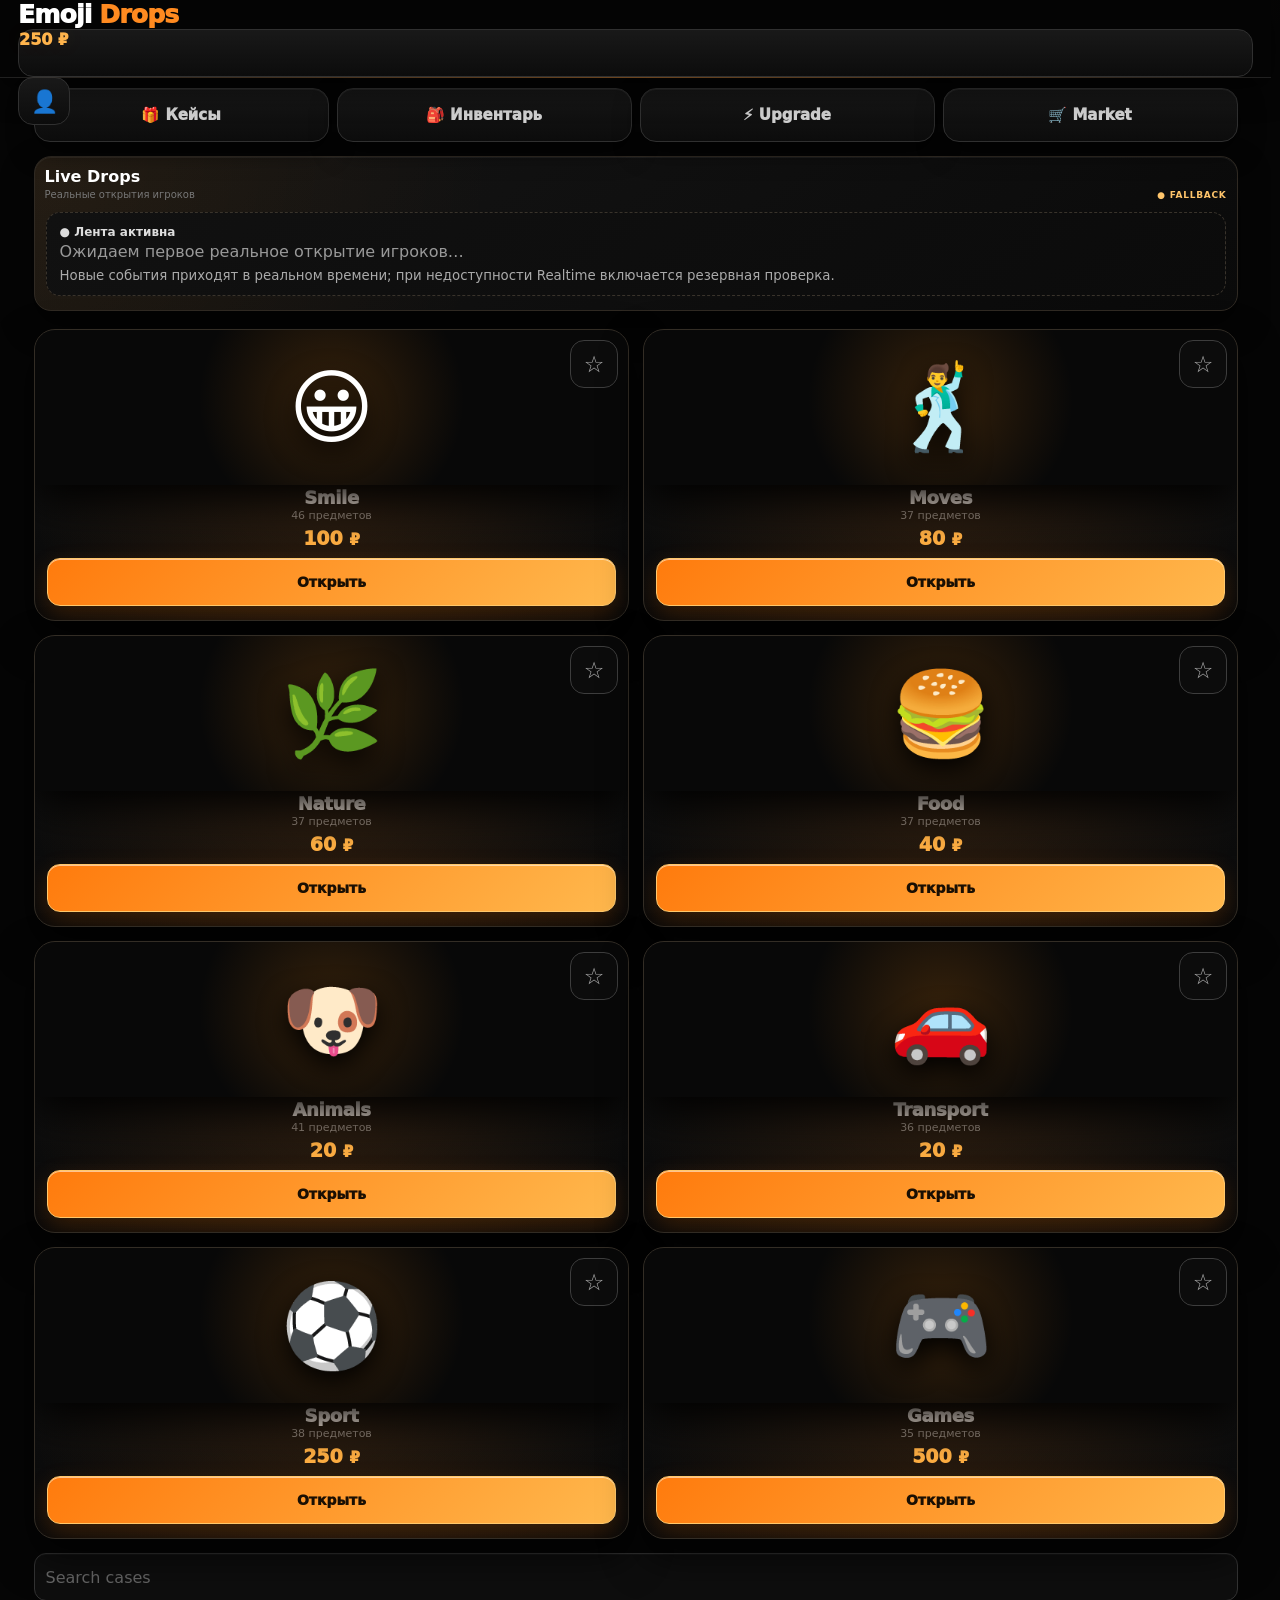
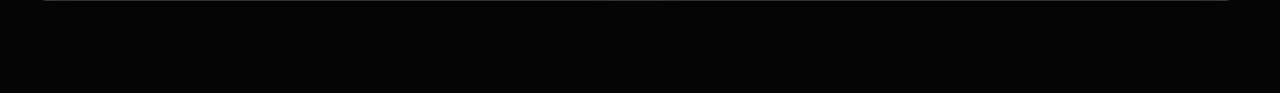
==== index.html @ 2ac103fc "refactor: remove redundant legacy HTML shell" ====
<!doctype html>
<html lang="ru">
<head>
<meta charset="utf-8"><meta name="viewport" content="width=device-width,initial-scale=1,viewport-fit=cover"><meta name="theme-color" content="#070707"><meta name="color-scheme" content="dark"><meta name="description" content="Emoji Drops — премиальный браузерный симулятор кейсов с Live Drops, Upgrade, Market и коллекцией предметов."><meta name="application-name" content="Emoji Drops"><meta name="theme-color" content="#070707"><meta property="og:type" content="website"><meta property="og:title" content="Emoji Drops — Cases, Upgrade & Market"><meta property="og:description" content="Открывай кейсы, собирай коллекцию, улучшай предметы и следи за реальными Live Drops."><meta property="og:image" content="https://ordboybro.github.io/logo.png"><meta property="og:url" content="https://ordboybro.github.io/"><meta name="twitter:card" content="summary"><link rel="icon" href="logo.png" type="image/png"><link rel="canonical" href="https://ordboybro.github.io/"><meta http-equiv="Cache-Control" content="no-cache"><title>Emoji Drops — Cases, Upgrade & Market</title>
<style id="ed-boot-style">:root{color-scheme:dark}html,body{margin:0;min-height:100%;background:#070707;color:#fff}#ed-boot{min-height:100dvh;display:grid;place-items:center;font:900 22px system-ui,-apple-system,Segoe UI,sans-serif;letter-spacing:-.03em}#ed-boot span{color:#ff8a18}</style>
<style id="emoji-drops-110-ui">
/* 11/10 visual pass — hierarchy, depth, touch, premium surfaces. No new controls. */
:root{--ed-orange:#ff8a18;--ed-gold:#ffbd62;--ed-panel:#101010;--ed-panel2:#151515;--ed-line:#292929;--ed-ease:cubic-bezier(.22,1,.36,1)}
body{background:radial-gradient(900px 420px at 50% -180px,#ff8a180c,transparent 70%),#070707}
header{background:rgba(8,8,8,.82)!important;border-bottom-color:#252525!important}
header:after{content:"";position:absolute;left:0;right:0;bottom:-1px;height:1px;background:linear-gradient(90deg,transparent,#ff8a184d,transparent);pointer-events:none}
main{padding-top:28px}
.section-title{letter-spacing:.11em}
.case-card{background:radial-gradient(300px 180px at 50% 20%,#ff8a0015,transparent 65%),linear-gradient(145deg,#181818,#0d0d0d)!important;border-color:#2d2d2d!important}
.case-card:hover{border-color:#ff9b38!important;box-shadow:0 22px 55px #000,0 0 35px #ff8a0014!important}
.live-section{padding:16px 0 4px}
.live-title{display:flex;align-items:center;gap:8px}
.live-title span{font-size:12px;text-shadow:0 0 12px #ff8a18}
.live-container{padding:7px 3px 14px!important}
.live-drop{background:linear-gradient(145deg,#171717,#0d0d0d)!important}
.profile-layout{gap:24px!important}
.profile-center{min-height:230px;display:flex;flex-direction:column;align-items:center;justify-content:center;overflow:hidden;background:radial-gradient(circle at 50% 10%,#ff9b3022,transparent 45%),linear-gradient(145deg,#15120f,#0b0b0b)!important;box-shadow:0 22px 70px #000,0 0 45px #ff8a0010}
.profile-center:before{content:"";position:absolute;inset:12px;border:1px solid #ffffff09;border-radius:18px;pointer-events:none}
.avatar{width:100px;height:100px;display:grid;place-items:center;border-radius:30px;background:linear-gradient(145deg,#242424,#0e0e0e);border:1px solid #ff9b3840;box-shadow:inset 0 1px #fff1,0 18px 45px #000;font-size:58px}
.profile-name{font-size:30px!important;letter-spacing:-.03em}
.profile-btn{background:linear-gradient(145deg,#191919,#101010)!important;box-shadow:inset 0 1px #fff1,0 10px 25px #0008}
.profile-btn.reward{box-shadow:0 12px 30px #ff7b002b,inset 0 1px #fff4!important}
.stats{gap:10px!important}
.stat{background:linear-gradient(145deg,#181818,#0e0e0e)!important;box-shadow:inset 0 1px #fff1,0 12px 28px #0007}
.stat b{font-variant-numeric:tabular-nums}
.best{background:linear-gradient(145deg,#19140d,#0d0d0d)!important;box-shadow:0 14px 34px #0008,inset 0 1px #fff1}
.inventory-item{background:linear-gradient(145deg,#181818,#0d0d0d)!important;box-shadow:inset 0 1px #fff1,0 10px 25px #0007}
.upgrade-panel{background:radial-gradient(circle at 50% 50%,#ff8a0010,transparent 35%)}
.upgrade-slot{background:linear-gradient(145deg,#191919,#0d0d0d)!important;box-shadow:inset 0 1px #fff1,0 16px 38px #0008}
.upgrade-arrow{width:92px!important;height:92px!important;box-shadow:0 0 35px #ff7b0044,inset 0 0 25px #ff7b0028!important}
.upgrade-mult{min-width:74px;min-height:44px}
.upgrade-target{background:linear-gradient(145deg,#181818,#0d0d0d)!important}
.upgrade-target:hover{transform:translateY(-2px);border-color:#8f5b25}
.case-reel{border-color:#3c3025!important;box-shadow:inset 0 0 45px #ff7b0012,0 14px 35px #0008!important}
.reel-item{background:linear-gradient(145deg,#181818,#0c0c0c)!important}
.reel-marker{width:4px!important}
.modal{background:#000d!important}
.panel{background:linear-gradient(145deg,#151515,#0b0b0b)!important;border-color:#353535!important}
.panel-head{background:rgba(14,14,14,.78);backdrop-filter:blur(14px)}
@media(max-width:700px){main{padding:18px 14px 60px}.profile-center{min-height:210px}.profile-layout{gap:12px!important}.avatar{width:84px;height:84px;font-size:48px}.profile-name{font-size:25px!important}.stats{gap:8px!important}.stat{padding:15px}.stat b{font-size:25px}.upgrade-panel{gap:11px}.upgrade-arrow{width:74px!important;height:74px!important}}
@media(prefers-reduced-motion:reduce){.profile-center:after{animation:none!important}.case-card,.profile-btn,.inventory-item,.upgrade-target{transition:none!important}}
</style>
<style id="ed-boot-style">:root{color-scheme:dark}html,body{margin:0;min-height:100%;background:#070707;color:#fff}#ed-boot{min-height:100dvh;display:grid;place-items:center;font:900 22px system-ui,-apple-system,Segoe UI,sans-serif;letter-spacing:-.03em}#ed-boot span{color:#ff8a18}</style><style id="emoji-drops-phase1-polish">
/* Phase pass: mobile stability + existing-surface polish. No new controls. */
:root{--ed-focus:#ff9a3d}
button,a,input,select,textarea{outline-offset:3px}
button:focus-visible,a:focus-visible,input:focus-visible,select:focus-visible{outline:2px solid var(--ed-focus);outline-offset:3px}
.top-pill{font-variant-numeric:tabular-nums;white-space:nowrap}
.case-card{isolation:isolate}
.case-card:after{content:"";position:absolute;inset:1px;border-radius:23px;pointer-events:none;background:linear-gradient(180deg,#fff08,transparent 28%);opacity:.45}
.case-card>*{position:relative;z-index:1}
.case-art{filter:drop-shadow(0 12px 24px #000b);transition:transform .24s var(--ed-ease),filter .24s var(--ed-ease)}
.case-card:hover .case-art{transform:translateY(-3px) scale(1.025);filter:drop-shadow(0 16px 30px #000)}
.case-price span{font-variant-numeric:tabular-nums;text-shadow:0 0 18px #ff8a1833}
.live-container{scrollbar-width:none;-webkit-overflow-scrolling:touch}
.live-container::-webkit-scrollbar{display:none}
.live-drop{min-width:0;box-shadow:0 8px 24px #0008,inset 0 1px #fff1}
.primary,.secondary,.profile-btn,.reel-fast,.amount,.upgrade-mult,.close{min-height:48px}
.primary,.secondary{display:inline-flex;align-items:center;justify-content:center}
.modal{padding:max(14px,env(safe-area-inset-top)) max(14px,env(safe-area-inset-right)) max(14px,env(safe-area-inset-bottom)) max(14px,env(safe-area-inset-left))}
.panel{max-height:min(92dvh,900px)}
.panel-body{padding-bottom:max(24px,env(safe-area-inset-bottom))}
@media(max-width:430px){
  header{height:64px;padding-left:max(12px,env(safe-area-inset-left));padding-right:max(12px,env(safe-area-inset-right))}
  .logo{font-size:21px}
  .top-right{min-width:0}
  .top-pill{padding:9px 10px;font-size:14px}
  .profile-top{max-width:44vw;overflow:hidden;text-overflow:ellipsis;white-space:nowrap;padding:9px 10px}
  main{padding-left:max(12px,env(safe-area-inset-left));padding-right:max(12px,env(safe-area-inset-right))}
  .cases{gap:10px}
  .case-card{border-radius:19px;padding:14px 8px 12px;min-height:218px;height:auto}
  .case-art{height:86px;font-size:54px}
  .case-name{font-size:18px}
  .case-meta{font-size:13px}
  .case-price span{font-size:18px}
  .live-drop{flex-basis:150px;height:60px}
  .panel{width:100%;border-radius:20px}
  .panel-head{padding:16px}
  .panel-head h2{font-size:19px}
  .panel-body{padding:15px}
  .case-reel{height:104px}
  .reel-item{flex-basis:78px;height:80px}
  .reel-item strong{font-size:30px}
  .win-card{padding:22px 14px}
  .win-card .emoji{font-size:76px}
}
@media(max-width:340px){
  .cases{grid-template-columns:1fr;max-width:290px;margin-inline:auto}
  .case-card{min-height:205px}
  .case-art{height:72px}
  .top-pill{font-size:13px}
  .profile-top{max-width:39vw}
}
@media(orientation:landscape) and (max-height:520px){
  header{height:58px}
  main{padding-top:12px;padding-bottom:30px}
  .panel{max-height:96dvh}
  .panel-head{padding:12px 16px}
  .panel-body{padding:14px 16px}
  .case-reel{height:90px}
  .win-card{padding:14px}
  .win-card .emoji{font-size:58px}
}
@media(prefers-reduced-motion:reduce){
  .case-card,.case-art,.live-drop,.primary,.secondary,.profile-btn,.upgrade-target{transition:none!important;animation:none!important}
}
</style><style id="emoji-drops-phase2-polish">
/* Phase 2: premium surface polish + mobile stability. Existing UI only; no new controls. */
:root{--ed-ease-premium:cubic-bezier(.22,1,.36,1)}
header{isolation:isolate}
header .logo{transition:transform .22s var(--ed-ease-premium),text-shadow .22s var(--ed-ease-premium)}
header .logo:hover{transform:translateY(-1px);text-shadow:0 0 30px #ff8a1830}
.top-pill,.profile-top{min-height:48px}
.top-pill{display:flex;align-items:center;justify-content:center}
.primary,.secondary,.profile-btn,.profile-top,.close,.amount,.upgrade-mult,.reel-fast{min-height:48px;-webkit-tap-highlight-color:transparent}
.case-card,.inventory-item,.upgrade-target,.preview-item,.stat,.best,.setting,.panel{backface-visibility:hidden}
.case-card{content-visibility:auto;contain-intrinsic-size:245px}
.live-drop{will-change:transform}
.panel{overscroll-behavior:contain}
.modal{overscroll-behavior:contain}
.case-reel-track{transform:translateZ(0)}
@media(max-width:700px){
  .cases{grid-template-columns:repeat(2,minmax(0,1fr))!important}
  .case-card{min-width:0!important}
  .case-name{overflow:hidden;text-overflow:ellipsis;white-space:nowrap;max-width:100%}
  .live-container{touch-action:pan-x;overscroll-behavior-x:contain}
  .panel{border-radius:20px!important}
  .panel-head{padding-top:max(16px,env(safe-area-inset-top));}
}
@media(max-width:340px){
  .cases{grid-template-columns:1fr!important;max-width:300px;margin-inline:auto}
  .case-card{min-height:205px!important;height:205px!important}
  .case-art{height:72px!important;font-size:52px!important}
  .case-name{font-size:17px!important}
}
@media(orientation:landscape) and (max-height:520px){
  .case-card{min-height:190px!important;height:190px!important}
  .case-art{height:70px!important;font-size:48px!important}
  .panel{max-height:96dvh!important}
}
@media(prefers-reduced-motion:reduce){
  header .logo,.case-card,.case-art,.live-drop,.primary,.secondary,.profile-btn,.profile-top,.close,.amount,.upgrade-mult,.reel-fast{transition:none!important}
  .live-drop,.reel-marker,.win-card .emoji,.win-card::before,.profile-center::after{animation:none!important}
}
</style></head><body><div id="ed-boot" aria-hidden="true">Emoji <span>Drops</span></div>
<script src="js/data.js?v=stable-final"></script>
<script src="js/app-v2.js?v=runtime-331"></script>
</body></html>
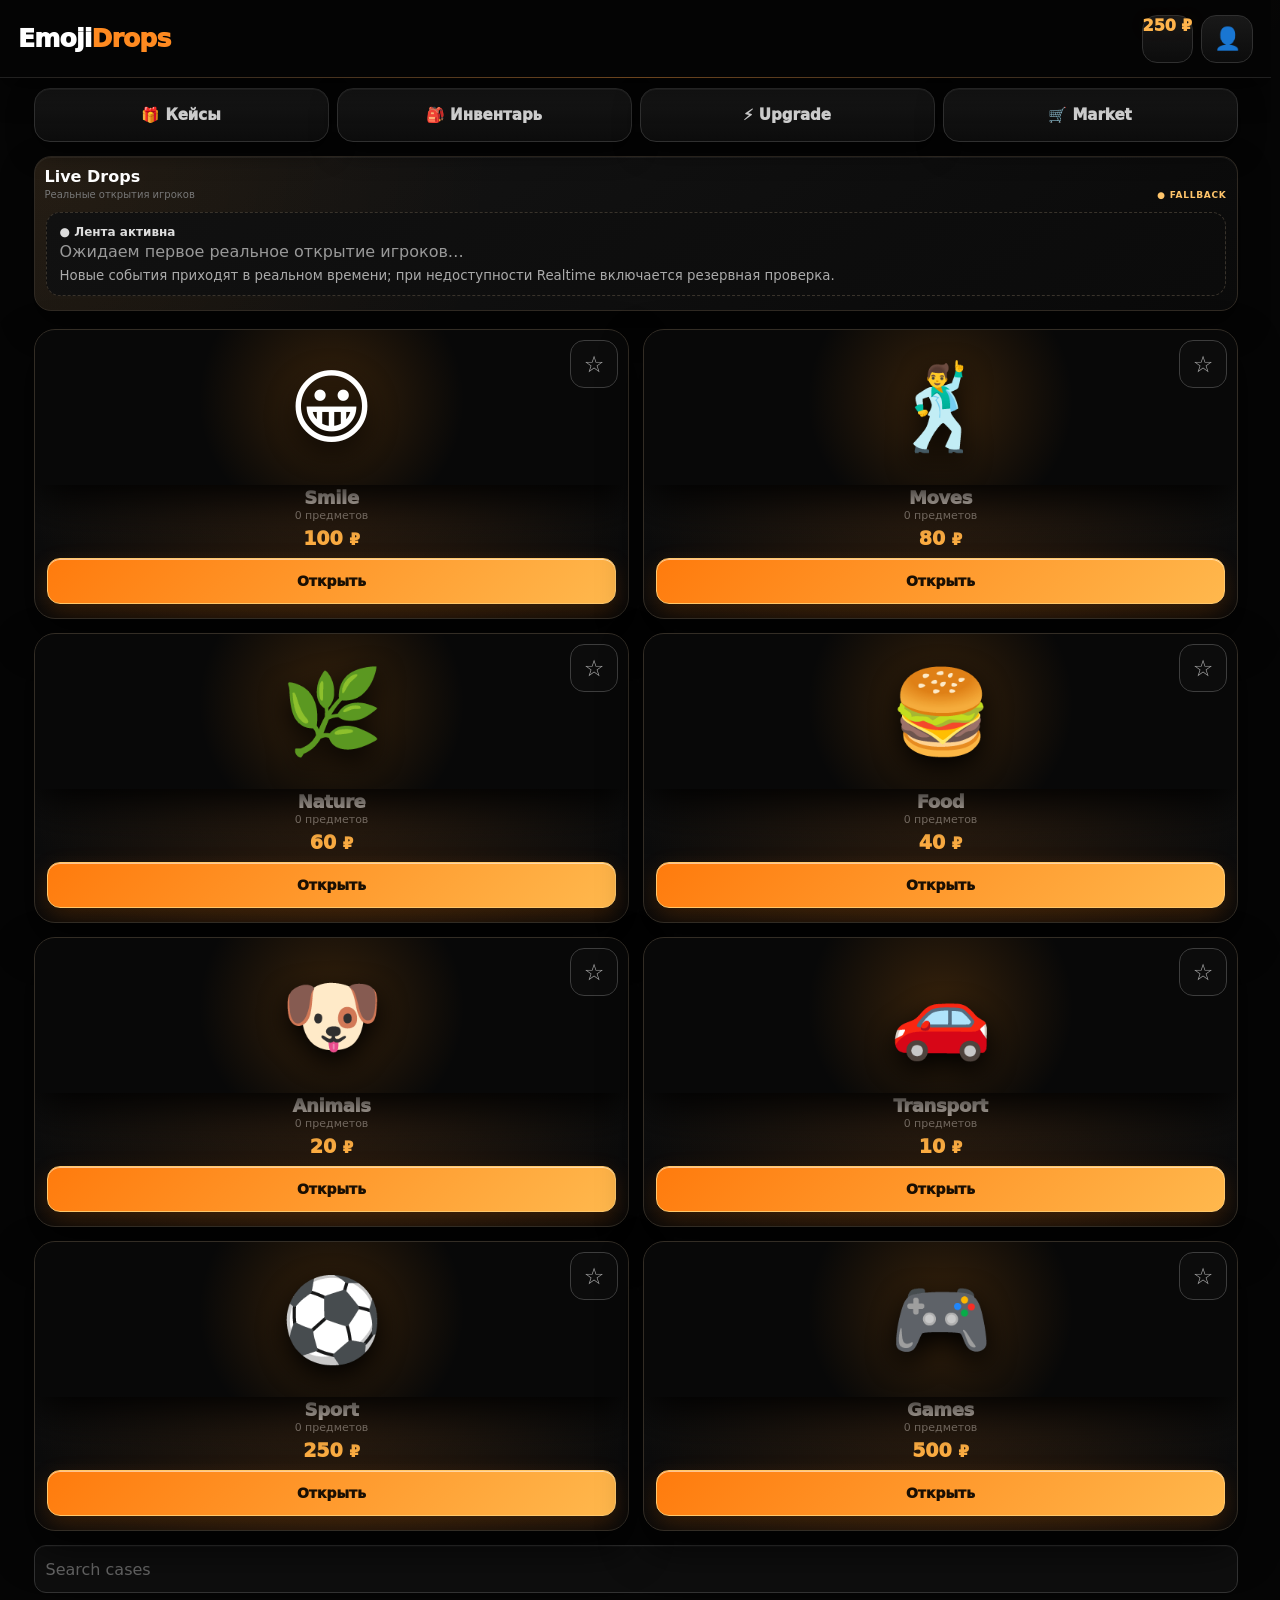
==== commit 1913a37a: "fix: stabilize case card mobile layout geometry" ====
--- a/index.html
+++ b/index.html
@@ -119,7 +119,7 @@
 .top-pill{display:flex;align-items:center;justify-content:center}
 .primary,.secondary,.profile-btn,.profile-top,.close,.amount,.upgrade-mult,.reel-fast{min-height:48px;-webkit-tap-highlight-color:transparent}
 .case-card,.inventory-item,.upgrade-target,.preview-item,.stat,.best,.setting,.panel{backface-visibility:hidden}
-.case-card{content-visibility:auto;contain-intrinsic-size:245px}
+.case-card{content-visibility:visible}
 .live-drop{will-change:transform}
 .panel{overscroll-behavior:contain}
 .modal{overscroll-behavior:contain}
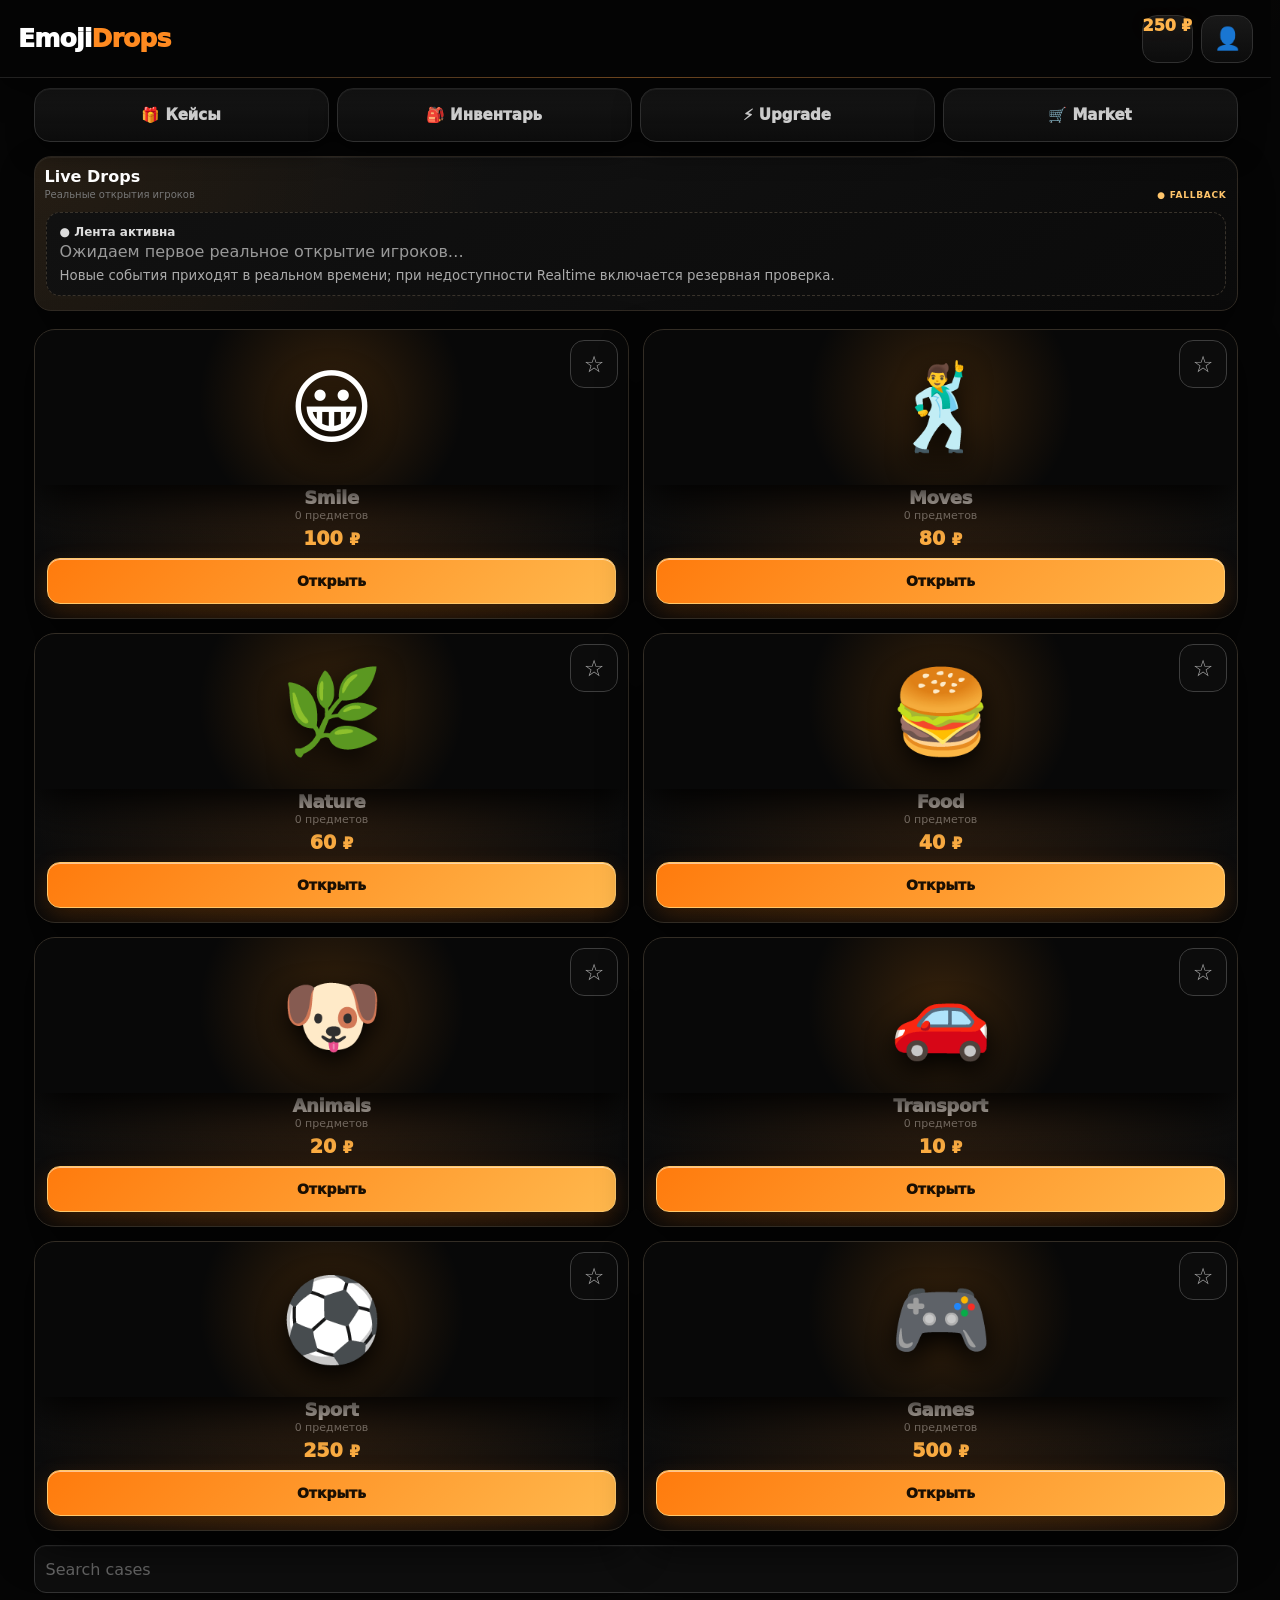
==== commit 1a830dba: "chore: remove duplicate boot style" ====
--- a/index.html
+++ b/index.html
@@ -45,7 +45,7 @@
 @media(max-width:700px){main{padding:18px 14px 60px}.profile-center{min-height:210px}.profile-layout{gap:12px!important}.avatar{width:84px;height:84px;font-size:48px}.profile-name{font-size:25px!important}.stats{gap:8px!important}.stat{padding:15px}.stat b{font-size:25px}.upgrade-panel{gap:11px}.upgrade-arrow{width:74px!important;height:74px!important}}
 @media(prefers-reduced-motion:reduce){.profile-center:after{animation:none!important}.case-card,.profile-btn,.inventory-item,.upgrade-target{transition:none!important}}
 </style>
-<style id="ed-boot-style">:root{color-scheme:dark}html,body{margin:0;min-height:100%;background:#070707;color:#fff}#ed-boot{min-height:100dvh;display:grid;place-items:center;font:900 22px system-ui,-apple-system,Segoe UI,sans-serif;letter-spacing:-.03em}#ed-boot span{color:#ff8a18}</style><style id="emoji-drops-phase1-polish">
+<style id="emoji-drops-phase1-polish">
 /* Phase pass: mobile stability + existing-surface polish. No new controls. */
 :root{--ed-focus:#ff9a3d}
 button,a,input,select,textarea{outline-offset:3px}
@@ -149,5 +149,5 @@
 }
 </style></head><body><div id="ed-boot" aria-hidden="true">Emoji <span>Drops</span></div>
 <script src="js/data.js?v=stable-final"></script>
-<script src="js/app-v2.js?v=runtime-331"></script>
+<script src="js/app-v2.js?v=runtime-332"></script>
 </body></html>
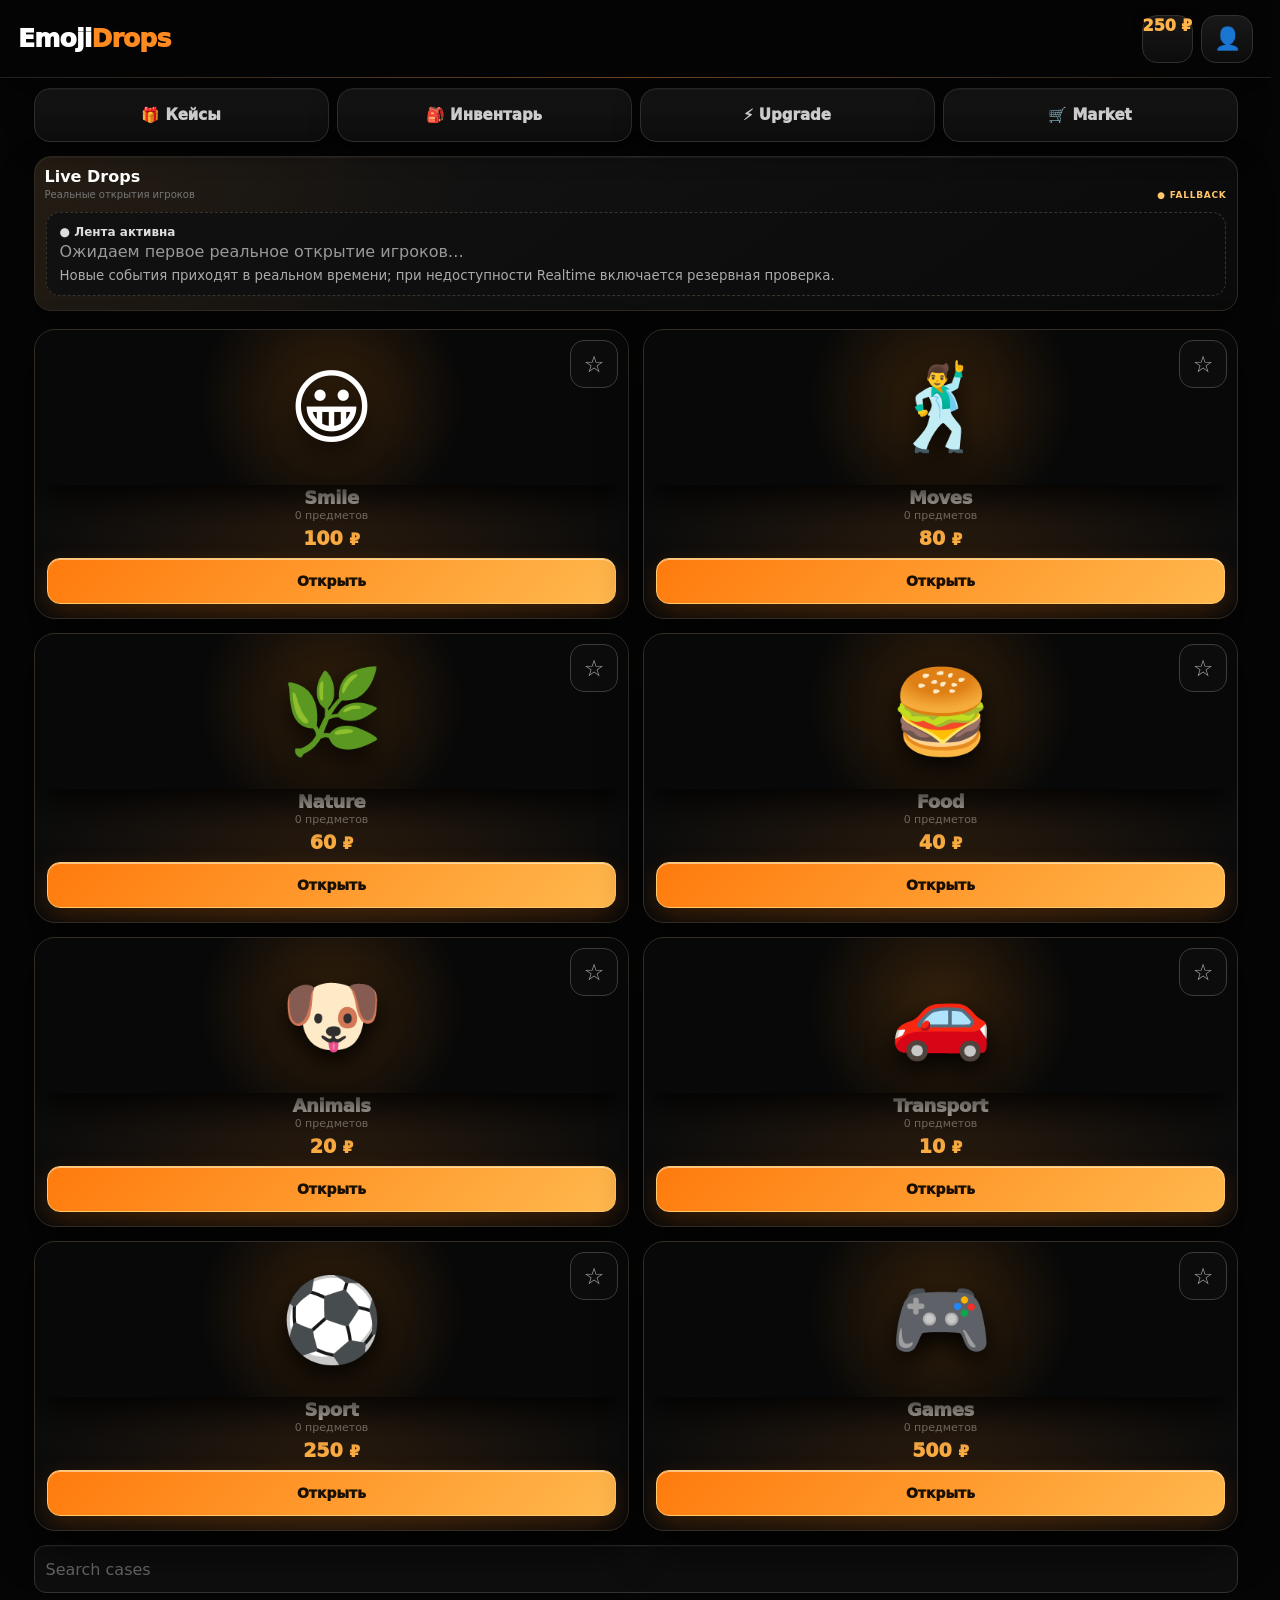
==== commit 96dda9d0: "chore: bump production runtime cache contract" ====
--- a/index.html
+++ b/index.html
@@ -149,5 +149,5 @@
 }
 </style></head><body><div id="ed-boot" aria-hidden="true">Emoji <span>Drops</span></div>
 <script src="js/data.js?v=stable-final"></script>
-<script src="js/app-v2.js?v=runtime-332"></script>
+<script src="js/app-v2.js?v=runtime-333"></script>
 </body></html>
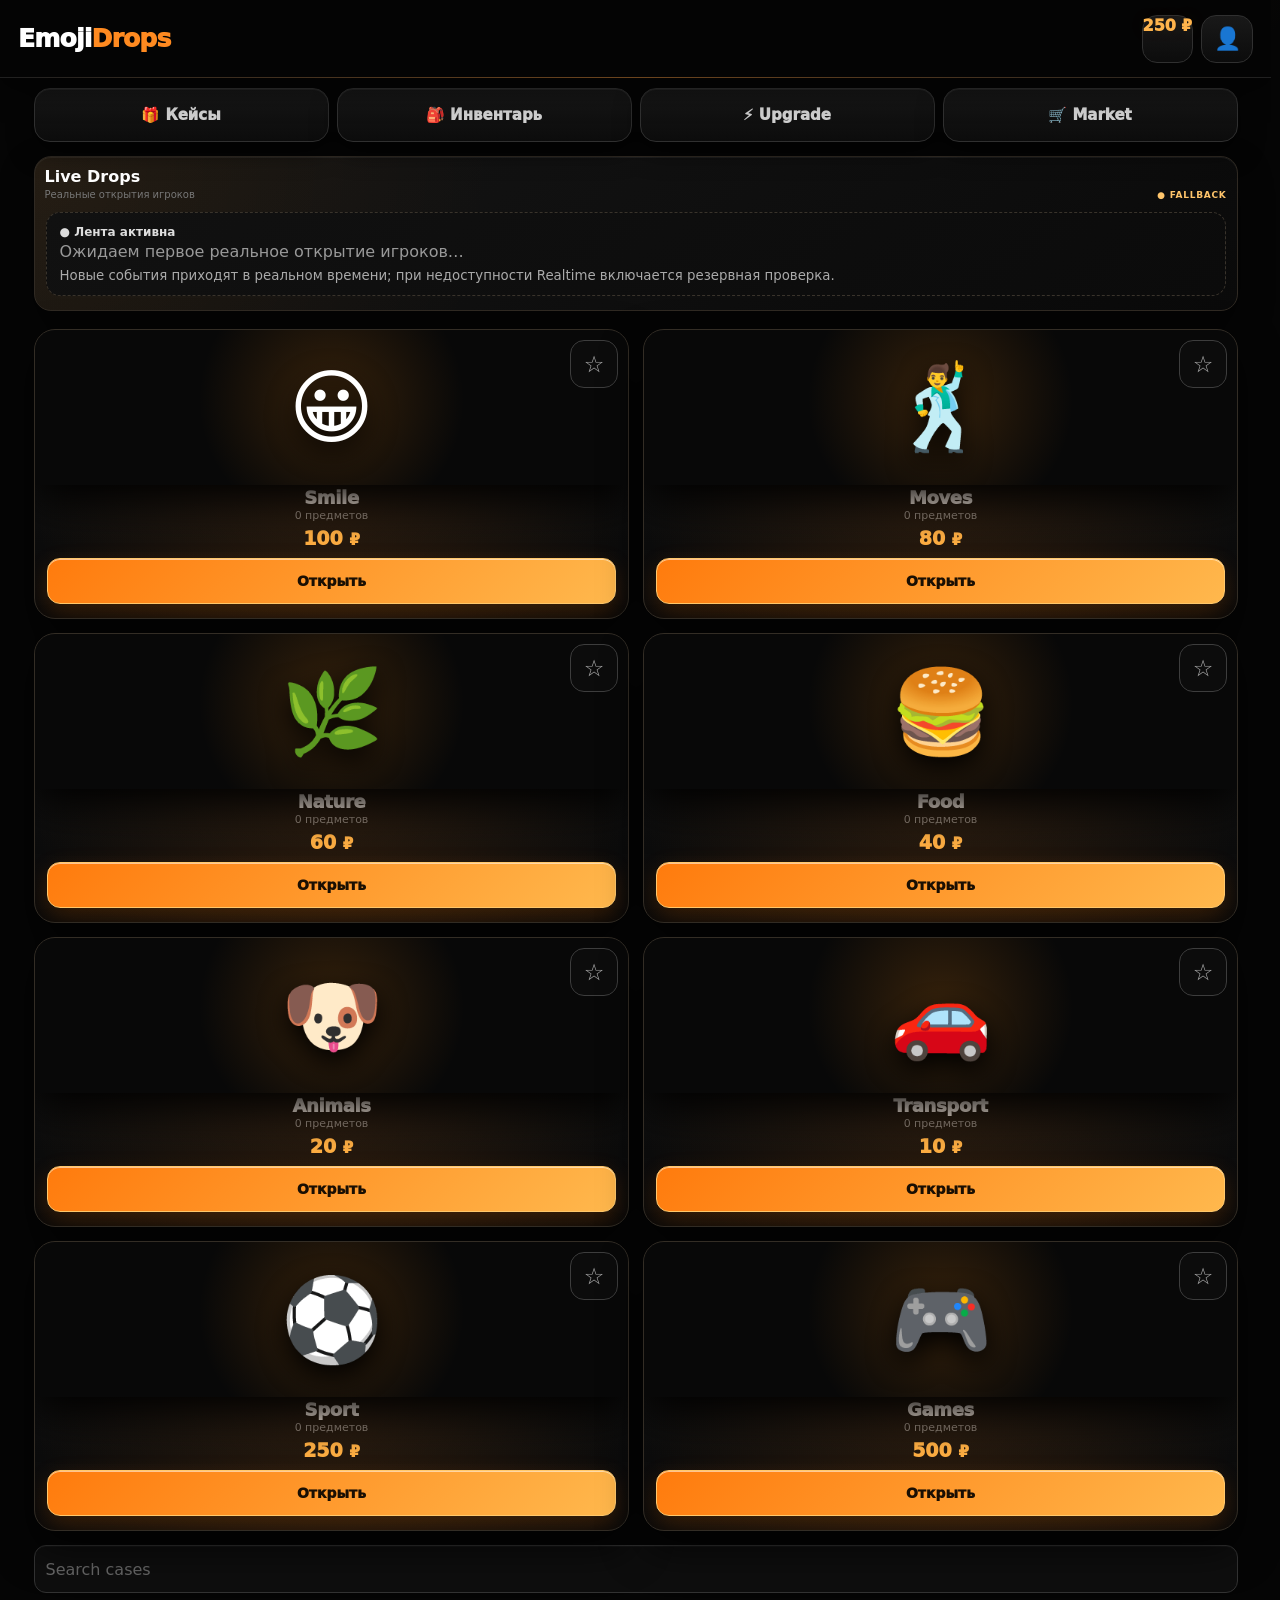
==== commit 81ef6b6f: "chore: bump production runtime cache to 334" ====
--- a/index.html
+++ b/index.html
@@ -149,5 +149,5 @@
 }
 </style></head><body><div id="ed-boot" aria-hidden="true">Emoji <span>Drops</span></div>
 <script src="js/data.js?v=stable-final"></script>
-<script src="js/app-v2.js?v=runtime-333"></script>
+<script src="js/app-v2.js?v=runtime-334"></script>
 </body></html>
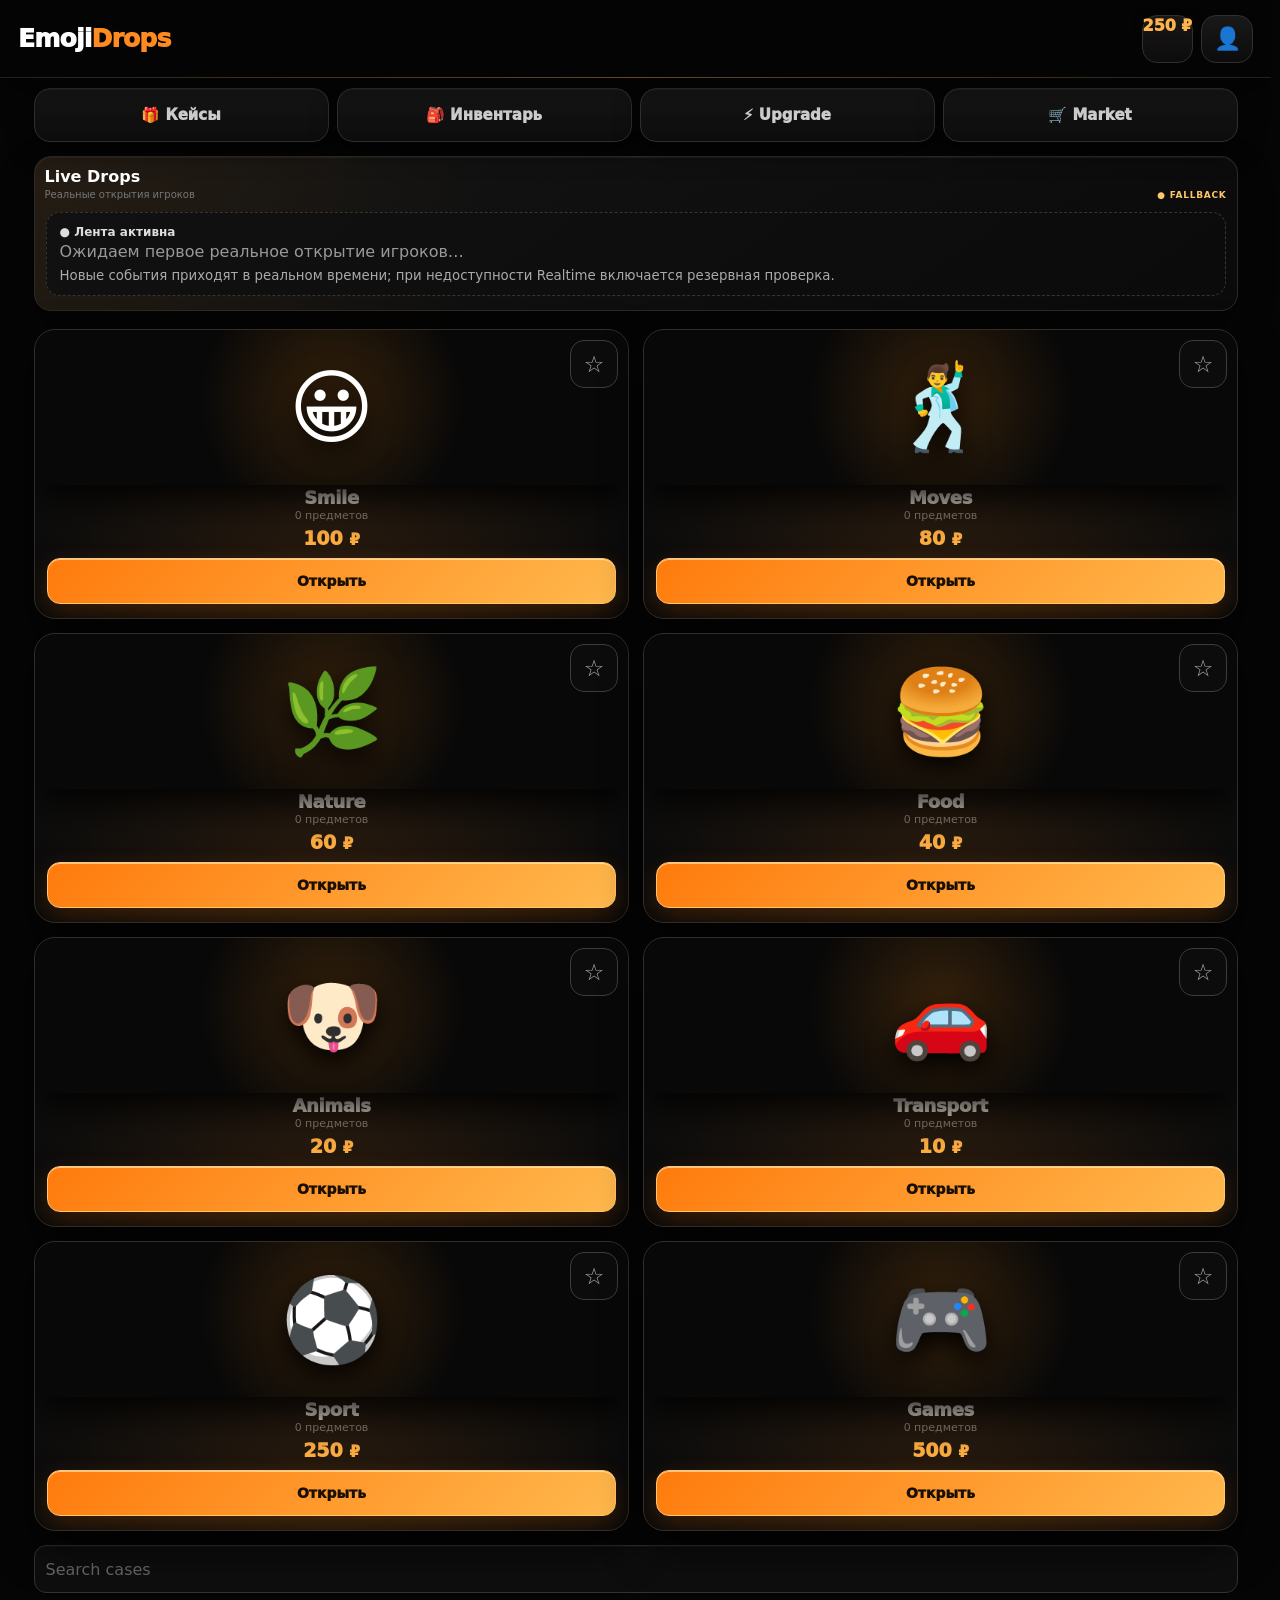
==== commit 5a6770dc: "chore: bump production runtime cache to 335" ====
--- a/index.html
+++ b/index.html
@@ -149,5 +149,5 @@
 }
 </style></head><body><div id="ed-boot" aria-hidden="true">Emoji <span>Drops</span></div>
 <script src="js/data.js?v=stable-final"></script>
-<script src="js/app-v2.js?v=runtime-334"></script>
+<script src="js/app-v2.js?v=runtime-335"></script>
 </body></html>
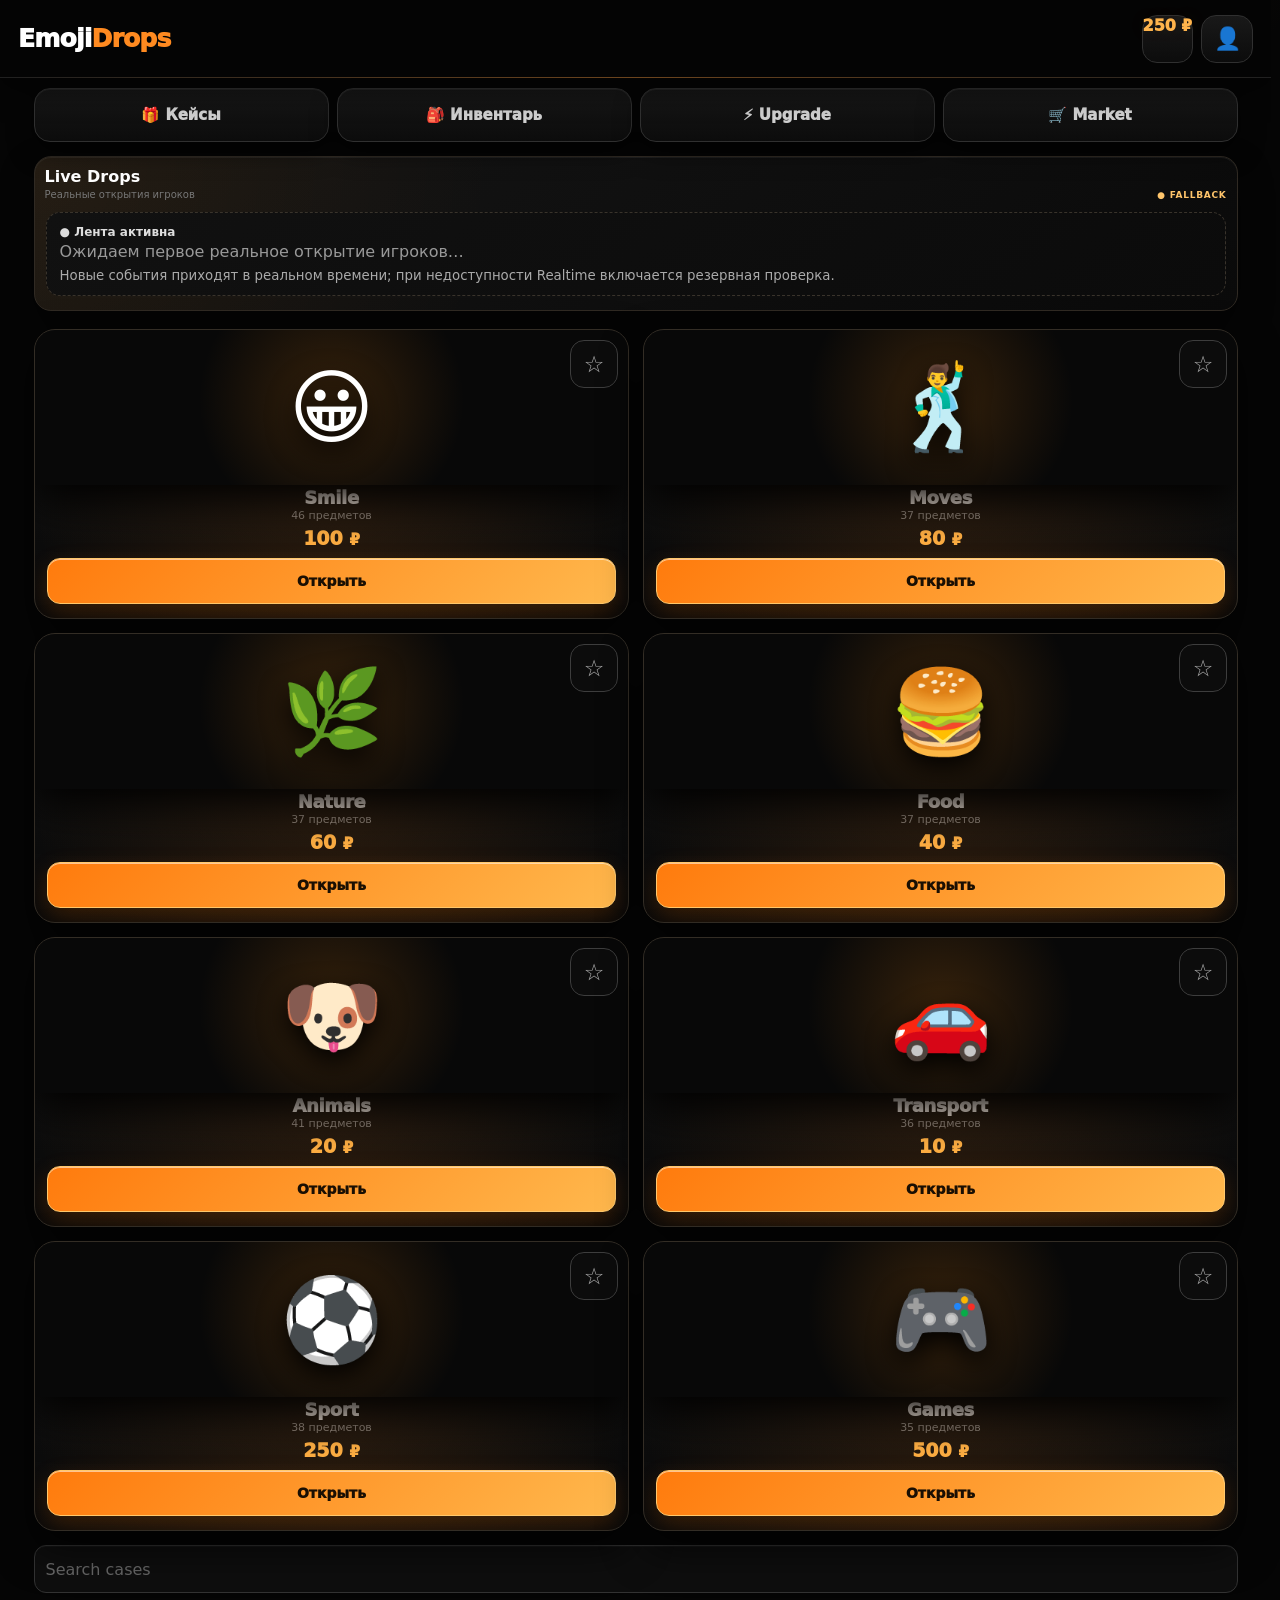
==== commit b387c439: "chore: bump production runtime cache to 336" ====
--- a/index.html
+++ b/index.html
@@ -149,5 +149,5 @@
 }
 </style></head><body><div id="ed-boot" aria-hidden="true">Emoji <span>Drops</span></div>
 <script src="js/data.js?v=stable-final"></script>
-<script src="js/app-v2.js?v=runtime-335"></script>
+<script src="js/app-v2.js?v=runtime-336"></script>
 </body></html>
